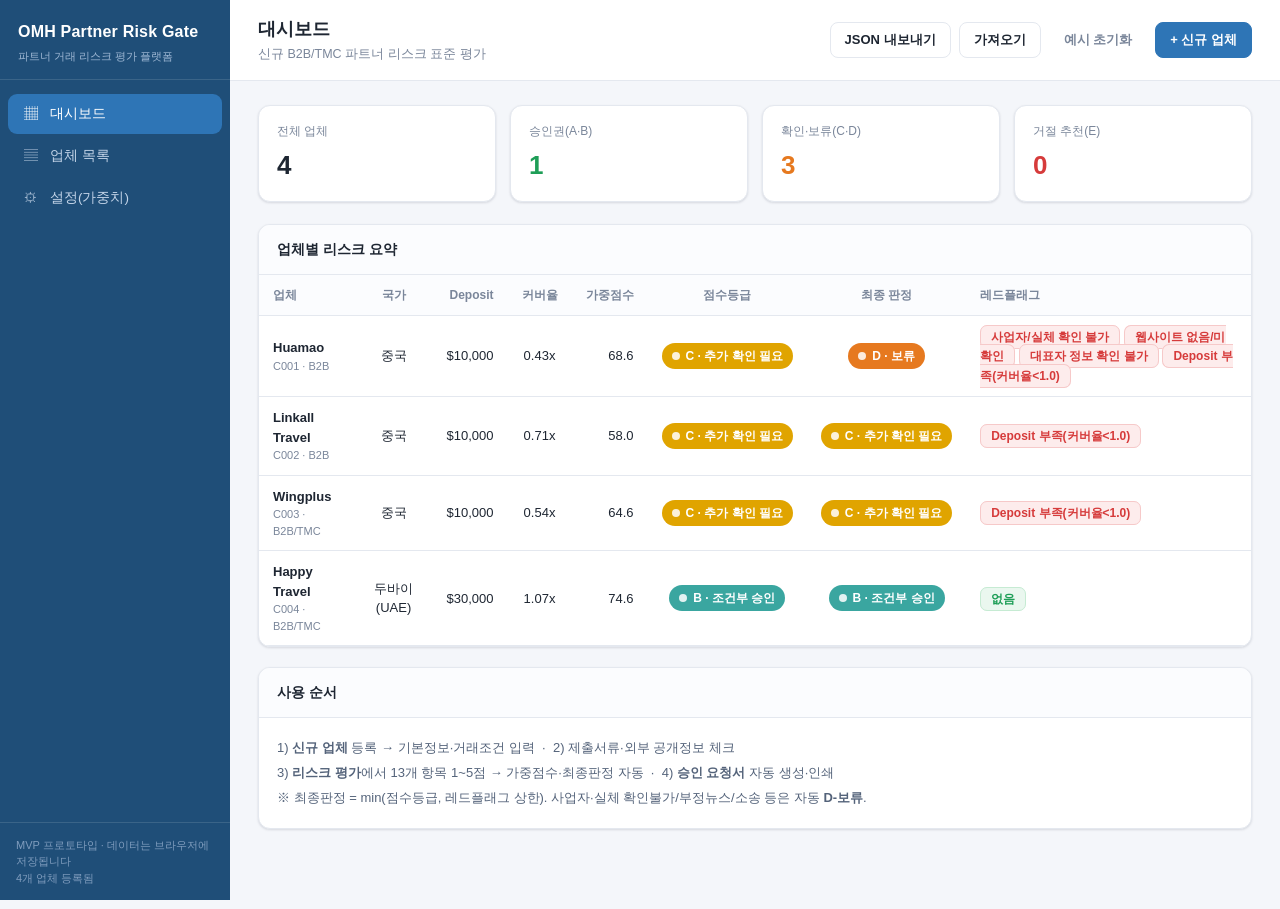
==== index.html @ d80e0eb1 "OMH Partner Risk Gate MVP — 파트너 거래 리스크 평가 플랫폼 프로토타입 Co-Authored-By: Claude Opus 4.8 <noreply@anthrop" ====
<!DOCTYPE html>
<html lang="ko">
<head>
<meta charset="UTF-8">
<meta name="viewport" content="width=device-width, initial-scale=1">
<title>OMH Partner Risk Gate</title>
<link rel="stylesheet" href="styles.css">
</head>
<body>
<div class="app">
  <aside class="sidebar no-print">
    <div class="brand">
      <h1>OMH Partner Risk Gate</h1>
      <p>파트너 거래 리스크 평가 플랫폼</p>
    </div>
    <nav class="nav" id="nav">
      <a data-view="dashboard"><span class="ico">▦</span> 대시보드</a>
      <a data-view="companies"><span class="ico">▤</span> 업체 목록</a>
      <a data-view="settings"><span class="ico">⚙</span> 설정(가중치)</a>
    </nav>
    <div class="foot">
      MVP 프로토타입 · 데이터는 브라우저에 저장됩니다<br>
      <span id="foot-count"></span>
    </div>
  </aside>
  <main class="main">
    <div class="topbar no-print">
      <div>
        <h2 id="page-title">대시보드</h2>
        <div class="sub" id="page-sub">신규 B2B/TMC 파트너 리스크 표준 평가</div>
      </div>
      <div class="row-actions" id="top-actions"></div>
    </div>
    <div class="content" id="content"></div>
  </main>
</div>
<script src="app.js"></script>
</body>
</html>
---- styles.css ----
:root{
  --primary:#1F4E78; --primary-2:#2E75B6; --bg:#f4f6fa; --card:#ffffff;
  --line:#e4e8ef; --text:#1e2632; --muted:#7a869a; --input:#fff9e6;
  --gA:#1e9e57; --gB:#3aa6a0; --gC:#e0a400; --gD:#e6791f; --gE:#d63b3b;
  --shadow:0 1px 3px rgba(20,30,50,.08),0 1px 2px rgba(20,30,50,.06);
  --radius:12px;
}
*{box-sizing:border-box}
html,body{margin:0;padding:0}
body{
  font-family:"Malgun Gothic","맑은 고딕",-apple-system,"Segoe UI",Roboto,sans-serif;
  background:var(--bg); color:var(--text); font-size:14px; line-height:1.5;
}
button{font-family:inherit;cursor:pointer}
a{color:var(--primary-2);text-decoration:none}

/* layout */
.app{display:flex;min-height:100vh}
.sidebar{
  width:230px;background:var(--primary);color:#dbe6f2;flex-shrink:0;
  display:flex;flex-direction:column;position:sticky;top:0;height:100vh
}
.brand{padding:20px 18px 14px;border-bottom:1px solid rgba(255,255,255,.12)}
.brand h1{font-size:16px;margin:0;color:#fff;letter-spacing:.2px}
.brand p{font-size:11px;margin:4px 0 0;color:#9fb8d4}
.nav{padding:12px 8px;flex:1}
.nav a{
  display:flex;align-items:center;gap:10px;padding:10px 14px;border-radius:9px;
  color:#c3d4e8;font-weight:500;margin:2px 0;font-size:13.5px;cursor:pointer
}
.nav a:hover{background:rgba(255,255,255,.08);color:#fff}
.nav a.active{background:var(--primary-2);color:#fff}
.nav .ico{width:18px;text-align:center;opacity:.9}
.sidebar .foot{padding:14px 16px;font-size:11px;color:#7f9cbd;border-top:1px solid rgba(255,255,255,.12)}

.main{flex:1;min-width:0;display:flex;flex-direction:column}
.topbar{
  background:var(--card);border-bottom:1px solid var(--line);padding:16px 28px;
  display:flex;align-items:center;justify-content:space-between;position:sticky;top:0;z-index:5
}
.topbar h2{margin:0;font-size:18px}
.topbar .sub{color:var(--muted);font-size:12.5px;margin-top:2px}
.content{padding:24px 28px 60px;max-width:1180px;width:100%}

/* buttons */
.btn{border:1px solid var(--line);background:#fff;color:var(--text);padding:8px 14px;border-radius:8px;font-size:13px;font-weight:600}
.btn:hover{background:#f7f9fc}
.btn.primary{background:var(--primary-2);border-color:var(--primary-2);color:#fff}
.btn.primary:hover{background:#2668a5}
.btn.ghost{background:transparent;border-color:transparent;color:var(--muted)}
.btn.sm{padding:5px 10px;font-size:12px}
.btn.danger{color:var(--gE);border-color:#f2c9c9}
.row-actions{display:flex;gap:8px;flex-wrap:wrap}

/* cards & grid */
.cards{display:grid;grid-template-columns:repeat(auto-fit,minmax(160px,1fr));gap:14px;margin-bottom:22px}
.card{background:var(--card);border:1px solid var(--line);border-radius:var(--radius);padding:16px 18px;box-shadow:var(--shadow)}
.card .k{font-size:12px;color:var(--muted)}
.card .v{font-size:26px;font-weight:700;margin-top:6px}
.panel{background:var(--card);border:1px solid var(--line);border-radius:var(--radius);box-shadow:var(--shadow);margin-bottom:20px;overflow:hidden}
.panel h3{margin:0;padding:14px 18px;font-size:14px;border-bottom:1px solid var(--line);background:#fbfcfe}
.panel .body{padding:18px}

/* table */
table{width:100%;border-collapse:collapse;font-size:13px}
th,td{text-align:left;padding:11px 14px;border-bottom:1px solid var(--line)}
th{background:#fbfcfe;color:var(--muted);font-weight:600;font-size:12px;white-space:nowrap}
tbody tr:hover{background:#f7fafd;cursor:pointer}
td.num,th.num{text-align:right;font-variant-numeric:tabular-nums}
td.ctr,th.ctr{text-align:center}

/* grade badge */
.badge{display:inline-flex;align-items:center;gap:6px;padding:4px 10px;border-radius:999px;font-weight:700;font-size:12px;color:#fff;white-space:nowrap}
.g-A{background:var(--gA)} .g-B{background:var(--gB)} .g-C{background:var(--gC)}
.g-D{background:var(--gD)} .g-E{background:var(--gE)}
.badge.soft{color:var(--text);background:#eef2f7}
.dot{width:8px;height:8px;border-radius:50%;background:#fff;opacity:.85}

/* forms */
.form-grid{display:grid;grid-template-columns:repeat(2,minmax(0,1fr));gap:14px 20px}
.form-grid.three{grid-template-columns:repeat(3,minmax(0,1fr))}
.field{display:flex;flex-direction:column;gap:5px}
.field label{font-size:12px;color:var(--muted);font-weight:600}
.field input,.field select,.field textarea{
  border:1px solid var(--line);border-radius:8px;padding:8px 10px;font-size:13px;font-family:inherit;
  background:var(--input);color:var(--text)
}
.field textarea{min-height:64px;resize:vertical}
.field input:focus,.field select:focus,.field textarea:focus{outline:none;border-color:var(--primary-2);box-shadow:0 0 0 3px rgba(46,117,182,.12)}
.hint{font-size:11px;color:var(--muted)}
.full{grid-column:1/-1}

/* tabs */
.tabs{display:flex;gap:4px;border-bottom:1px solid var(--line);padding:0 4px;flex-wrap:wrap}
.tabs button{border:none;background:none;padding:12px 16px;font-size:13.5px;font-weight:600;color:var(--muted);border-bottom:2px solid transparent;margin-bottom:-1px}
.tabs button.active{color:var(--primary);border-bottom-color:var(--primary-2)}

/* score rows */
.score-row{display:grid;grid-template-columns:1fr 220px 46px;align-items:center;gap:14px;padding:10px 0;border-bottom:1px solid var(--line)}
.score-row .name{font-weight:600}
.score-row .wt{font-size:11px;color:var(--muted);font-weight:400;margin-left:6px}
.score-row input[type=range]{width:100%}
.score-row .val{font-weight:700;text-align:center;background:#eef2f7;border-radius:7px;padding:6px 0}

/* results panel */
.result{display:grid;grid-template-columns:repeat(auto-fit,minmax(150px,1fr));gap:14px}
.result .box{background:#fbfcfe;border:1px solid var(--line);border-radius:10px;padding:14px}
.result .box .k{font-size:11.5px;color:var(--muted)}
.result .box .v{font-size:22px;font-weight:700;margin-top:4px}
.flags{margin-top:12px;display:flex;flex-wrap:wrap;gap:8px}
.flag{background:#fdecec;color:var(--gE);border:1px solid #f6c9c9;padding:4px 10px;border-radius:7px;font-size:12px;font-weight:600}
.flag.ok{background:#eaf7ef;color:var(--gA);border-color:#c6ebd3}

/* report */
.report{background:#fff;border:1px solid var(--line);border-radius:10px;padding:30px 34px;max-width:820px;margin:0 auto;box-shadow:var(--shadow)}
.report h2{margin:0 0 4px;font-size:20px}
.report .rmeta{color:var(--muted);font-size:12px;margin-bottom:18px}
.report table{margin:10px 0}
.report th{width:150px;background:#f4f7fb;color:var(--text);vertical-align:top}
.report .sec{font-weight:700;margin:18px 0 6px;color:var(--primary)}
.report .decision{margin-top:20px;padding:14px;border:1px dashed var(--line);border-radius:8px}
.report .sign{margin-top:16px;font-size:13px;color:#444}

.empty{text-align:center;color:var(--muted);padding:60px 20px}
.pill{display:inline-block;background:#eef2f7;border-radius:6px;padding:2px 8px;font-size:11.5px;color:#54637a;margin-left:6px}
.toolbar{display:flex;gap:8px;align-items:center;flex-wrap:wrap;margin-bottom:16px}
.spacer{flex:1}
.status-chip{font-size:11.5px;padding:3px 9px;border-radius:6px;background:#eef2f7;color:#54637a;font-weight:600}

@media (max-width:820px){
  .app{flex-direction:column}
  .sidebar{width:100%;height:auto;position:static;flex-direction:column}
  .brand{padding:14px 16px 10px}
  .sidebar .foot{display:none}
  .nav{display:flex;flex-wrap:wrap;gap:4px;padding:8px}
  .nav a{margin:0;padding:8px 12px}
  .topbar{flex-direction:column;align-items:flex-start;gap:10px}
  .form-grid,.form-grid.three{grid-template-columns:1fr}
  .score-row{grid-template-columns:1fr 120px 40px}
}

/* print */
@media print{
  .sidebar,.topbar,.tabs,.toolbar,.no-print{display:none !important}
  .content{padding:0}
  .report{border:none;box-shadow:none;max-width:100%}
  body{background:#fff}
}
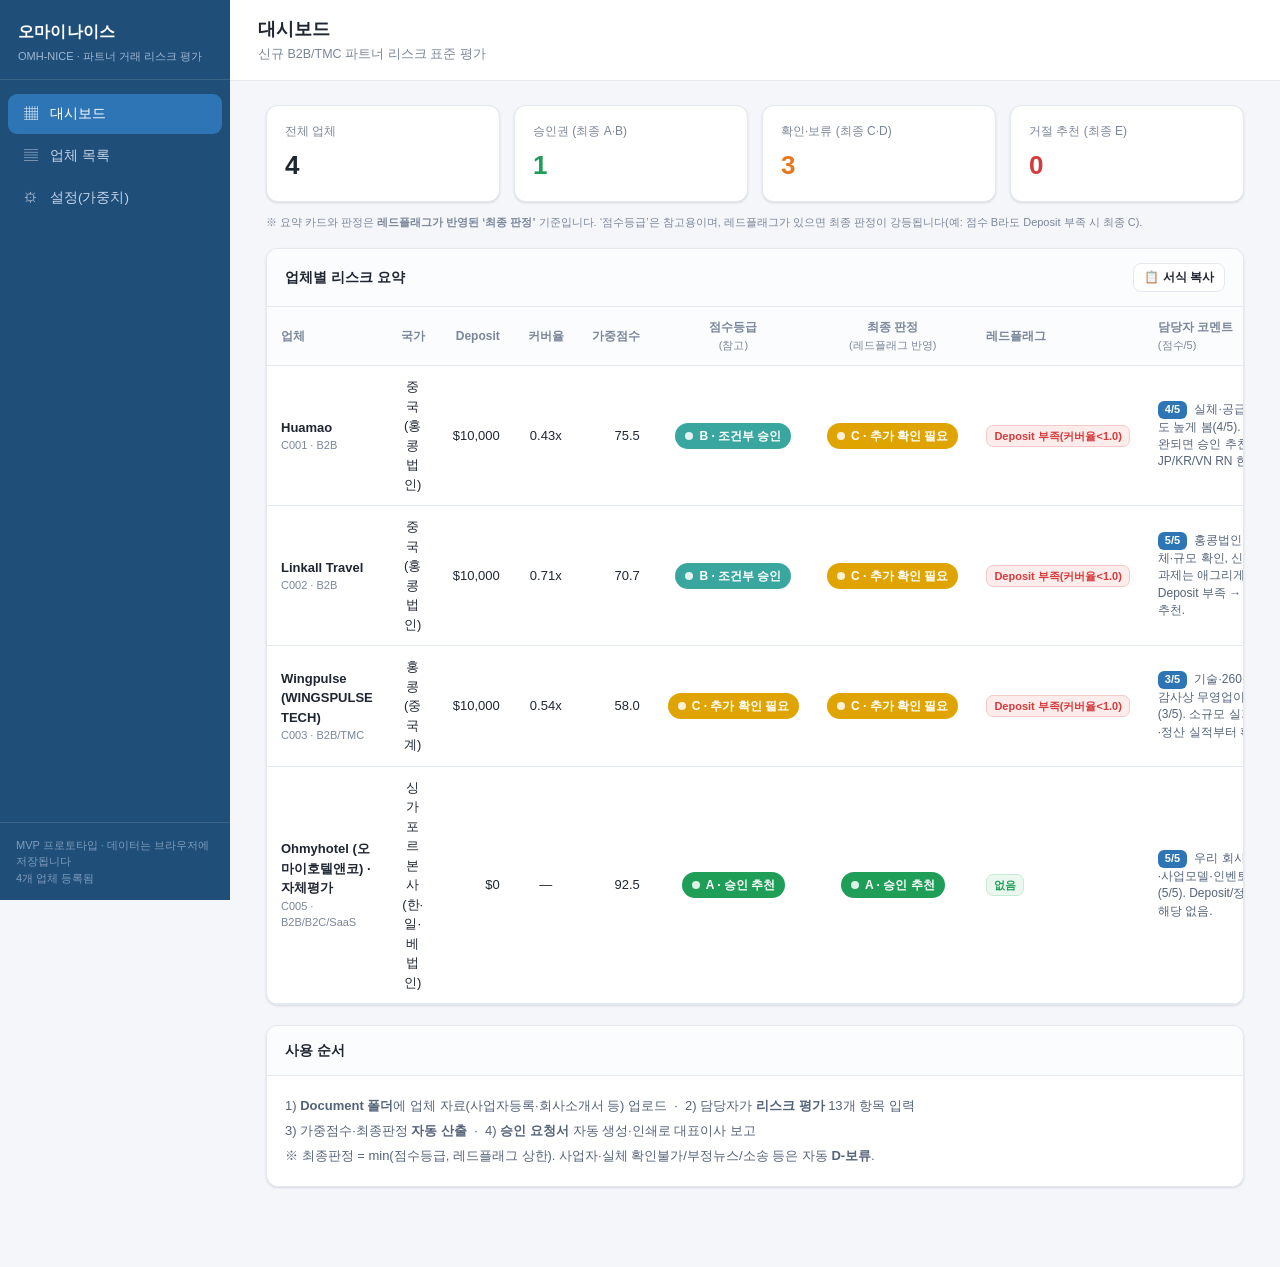
==== commit 6ab0b0a2: "브랜드 변경: 'OMH Partner Risk Gate' → '오마이나이스(OMH-NICE)' (타이틀·사이드바·README) Co-Authored-By: Claude Opus 4" ====
--- a/index.html
+++ b/index.html
@@ -3,15 +3,15 @@
 <head>
 <meta charset="UTF-8">
 <meta name="viewport" content="width=device-width, initial-scale=1">
-<title>OMH Partner Risk Gate</title>
+<title>오마이나이스 · OMH-NICE</title>
 <link rel="stylesheet" href="styles.css">
 </head>
 <body>
 <div class="app">
   <aside class="sidebar no-print">
     <div class="brand">
-      <h1>OMH Partner Risk Gate</h1>
-      <p>파트너 거래 리스크 평가 플랫폼</p>
+      <h1>오마이나이스</h1>
+      <p>OMH-NICE · 파트너 거래 리스크 평가</p>
     </div>
     <nav class="nav" id="nav">
       <a data-view="dashboard"><span class="ico">▦</span> 대시보드</a>
--- a/styles.css
+++ b/styles.css
@@ -40,7 +40,7 @@
 }
 .topbar h2{margin:0;font-size:18px}
 .topbar .sub{color:var(--muted);font-size:12.5px;margin-top:2px}
-.content{padding:24px 28px 60px;max-width:1180px;width:100%}
+.content{padding:24px 36px 60px;max-width:1720px;width:100%}
 
 /* buttons */
 .btn{border:1px solid var(--line);background:#fff;color:var(--text);padding:8px 14px;border-radius:8px;font-size:13px;font-weight:600}
@@ -110,6 +110,17 @@
 .flags{margin-top:12px;display:flex;flex-wrap:wrap;gap:8px}
 .flag{background:#fdecec;color:var(--gE);border:1px solid #f6c9c9;padding:4px 10px;border-radius:7px;font-size:12px;font-weight:600}
 .flag.ok{background:#eaf7ef;color:var(--gA);border-color:#c6ebd3}
+.flaglist{display:flex;flex-wrap:wrap;gap:4px;max-width:280px}
+.flaglist .flag{font-size:11px;padding:2px 7px;white-space:nowrap}
+.table-wrap{width:100%;overflow-x:auto}
+.comment-cell{max-width:300px;min-width:200px;font-size:12px;color:#54637a;line-height:1.45;white-space:normal}
+.cscore{display:inline-block;background:var(--primary-2);color:#fff;border-radius:6px;padding:1px 7px;font-size:11px;font-weight:700;margin-right:4px}
+.filelist{display:flex;flex-wrap:wrap;gap:10px}
+.filecard{display:flex;align-items:center;gap:10px;border:1px solid var(--line);border-radius:10px;padding:10px 14px;background:#fbfcfe;min-width:240px;color:var(--text)}
+.filecard:hover{background:#f0f5fb;border-color:var(--primary-2)}
+.filecard .fico{font-size:10px;font-weight:800;color:#fff;background:var(--primary-2);border-radius:6px;padding:6px 7px;letter-spacing:.5px}
+.filecard .finfo{display:flex;flex-direction:column;line-height:1.35}
+.filecard .finfo b{font-size:13px}
 
 /* report */
 .report{background:#fff;border:1px solid var(--line);border-radius:10px;padding:30px 34px;max-width:820px;margin:0 auto;box-shadow:var(--shadow)}
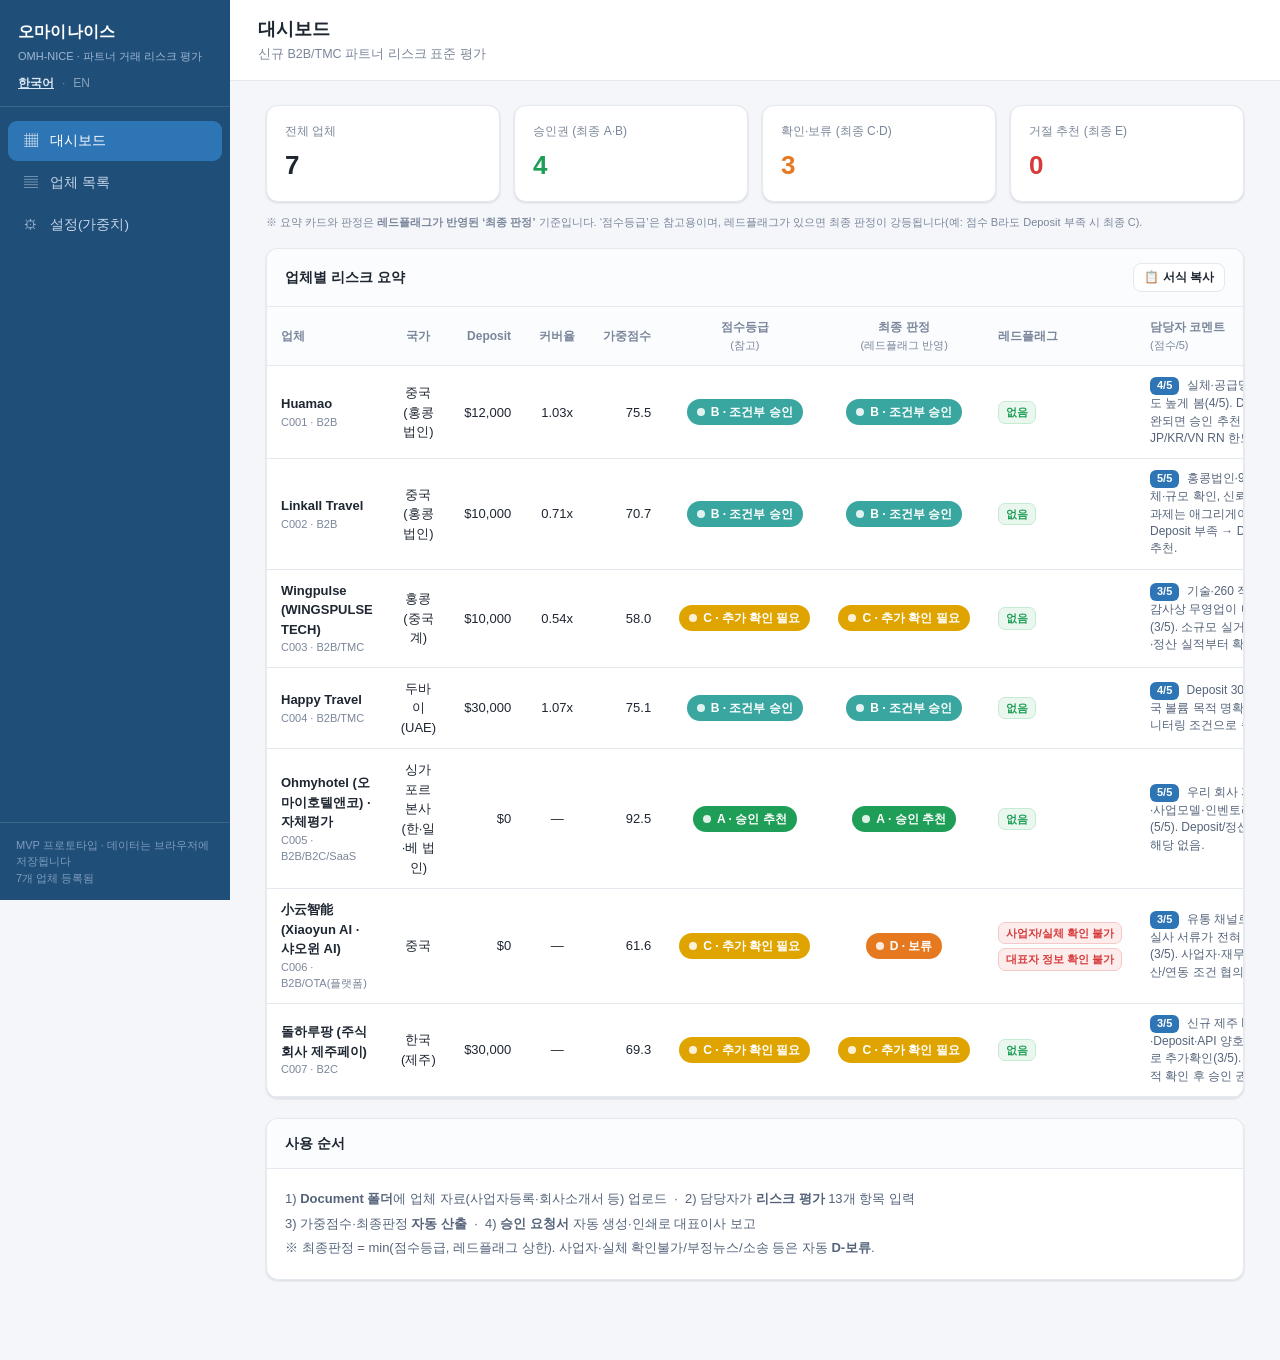
==== commit 6884302b: "i18n(한/영 토글) + 평가 업데이트 배포: C006 Xiaoyun AI(Aiden 보고 2026-07-01)·C007 돌하루팡(제주페이) 신규, Huamao 정산 1주·Dep" ====
--- a/index.html
+++ b/index.html
@@ -10,16 +10,21 @@
 <div class="app">
   <aside class="sidebar no-print">
     <div class="brand">
-      <h1>오마이나이스</h1>
-      <p>OMH-NICE · 파트너 거래 리스크 평가</p>
+      <h1 id="brand-title">오마이나이스</h1>
+      <p id="brand-sub">OMH-NICE · 파트너 거래 리스크 평가</p>
+      <div id="lang-toggle" style="margin-top:9px;font-size:12px;display:flex;gap:8px;align-items:center">
+        <button type="button" data-lang="ko" style="background:none;border:0;padding:0;cursor:pointer;color:inherit;font:inherit">한국어</button>
+        <span style="opacity:.4">·</span>
+        <button type="button" data-lang="en" style="background:none;border:0;padding:0;cursor:pointer;color:inherit;font:inherit">EN</button>
+      </div>
     </div>
     <nav class="nav" id="nav">
-      <a data-view="dashboard"><span class="ico">▦</span> 대시보드</a>
-      <a data-view="companies"><span class="ico">▤</span> 업체 목록</a>
-      <a data-view="settings"><span class="ico">⚙</span> 설정(가중치)</a>
+      <a data-view="dashboard"><span class="ico">▦</span> <span data-navlabel>대시보드</span></a>
+      <a data-view="companies"><span class="ico">▤</span> <span data-navlabel>업체 목록</span></a>
+      <a data-view="settings"><span class="ico">⚙</span> <span data-navlabel>설정(가중치)</span></a>
     </nav>
     <div class="foot">
-      MVP 프로토타입 · 데이터는 브라우저에 저장됩니다<br>
+      <span id="foot-note">MVP 프로토타입 · 데이터는 브라우저에 저장됩니다</span><br>
       <span id="foot-count"></span>
     </div>
   </aside>
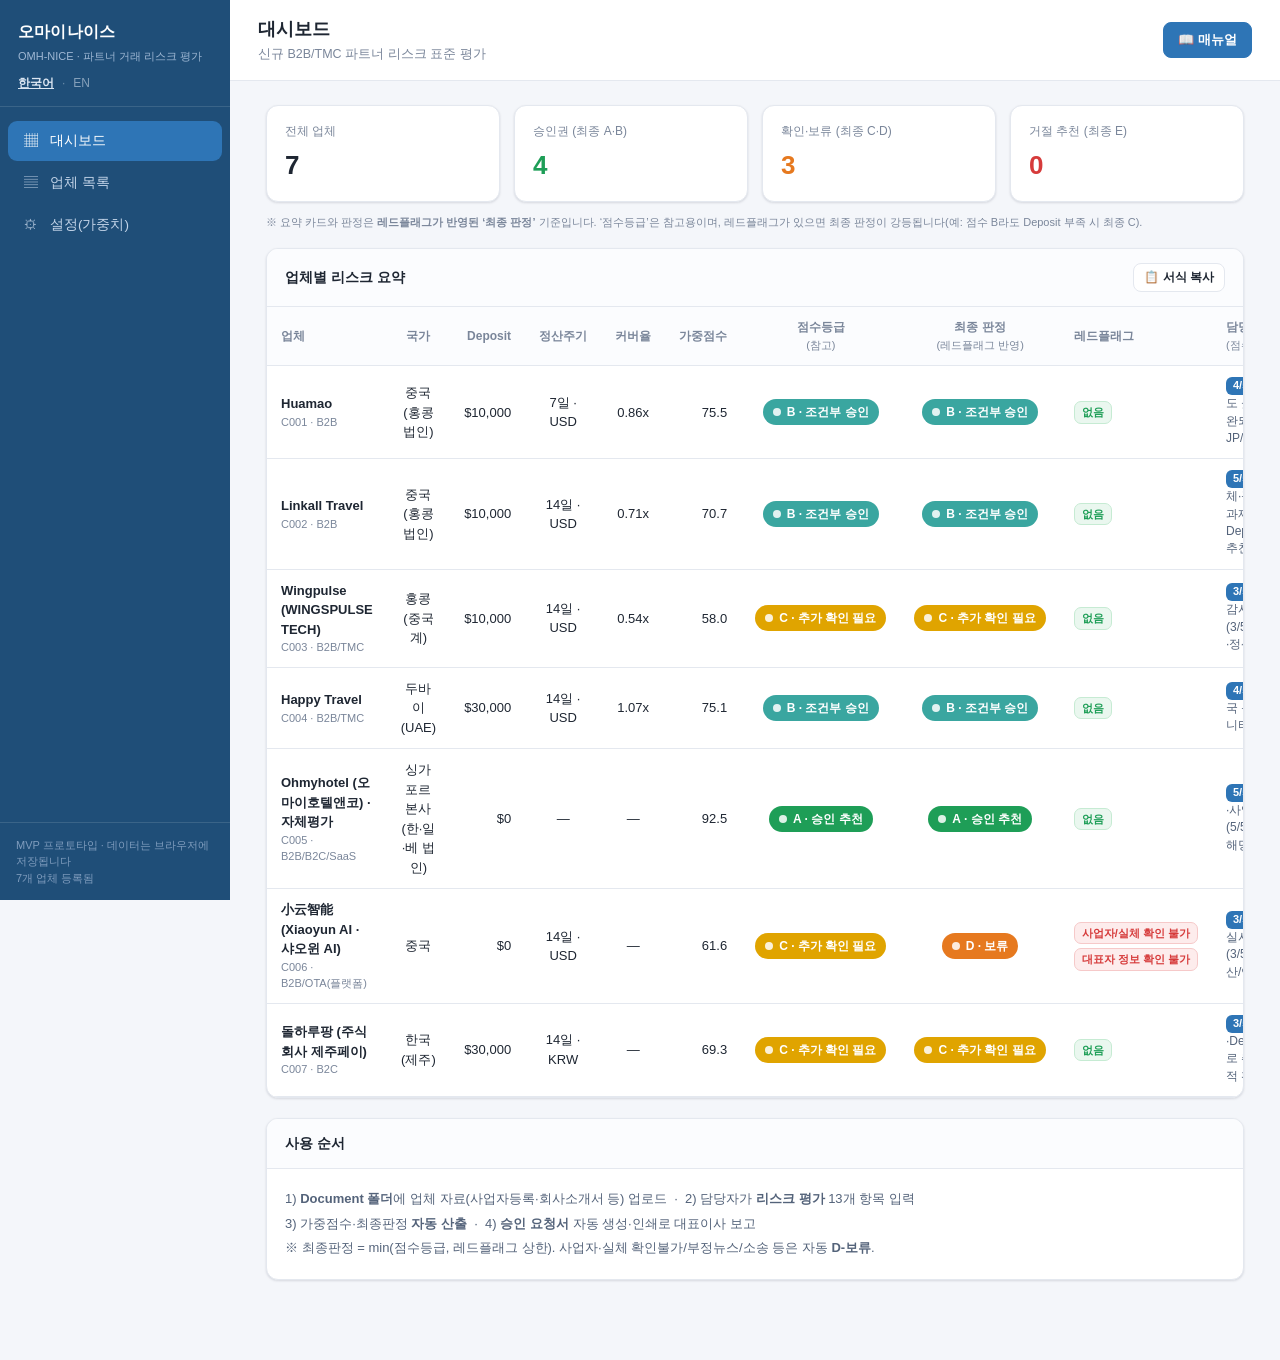
==== commit e089d463: "우측 상단 '매뉴얼' 버튼+모달 추가 — 나이스 동작 조건(항목·가중치·등급·레드플래그·Deposit 로직·사용흐름) 한/영 설명 Co-Authored-By: Claude Opus" ====
--- a/index.html
+++ b/index.html
@@ -34,11 +34,23 @@
         <h2 id="page-title">대시보드</h2>
         <div class="sub" id="page-sub">신규 B2B/TMC 파트너 리스크 표준 평가</div>
       </div>
-      <div class="row-actions" id="top-actions"></div>
+      <div style="display:flex;align-items:center;gap:10px">
+        <div class="row-actions" id="top-actions"></div>
+        <button class="btn primary" id="manual-btn" title="매뉴얼">📖 <span id="manual-btn-label">매뉴얼</span></button>
+      </div>
     </div>
     <div class="content" id="content"></div>
   </main>
 </div>
+<div id="manual-modal" class="modal-overlay no-print" style="display:none">
+  <div class="modal-card">
+    <div class="modal-head">
+      <span id="manual-title">📖 오마이나이스 사용 매뉴얼</span>
+      <button class="btn sm" id="manual-close" aria-label="close">✕</button>
+    </div>
+    <div class="modal-body" id="manual-body"></div>
+  </div>
+</div>
 <script src="app.js"></script>
 </body>
 </html>
--- a/styles.css
+++ b/styles.css
@@ -113,6 +113,20 @@
 .flaglist{display:flex;flex-wrap:wrap;gap:4px;max-width:280px}
 .flaglist .flag{font-size:11px;padding:2px 7px;white-space:nowrap}
 .table-wrap{width:100%;overflow-x:auto}
+/* manual modal */
+.modal-overlay{position:fixed;inset:0;background:rgba(20,30,50,.5);display:flex;align-items:center;justify-content:center;z-index:100;padding:24px}
+.modal-card{background:var(--card);border-radius:14px;box-shadow:0 12px 40px rgba(20,30,50,.28);width:100%;max-width:860px;max-height:88vh;display:flex;flex-direction:column;overflow:hidden}
+.modal-head{display:flex;align-items:center;justify-content:space-between;gap:12px;padding:16px 22px;border-bottom:1px solid var(--line);font-size:17px;font-weight:700;color:var(--primary);background:#fbfcfe}
+.modal-body{padding:22px 26px;overflow-y:auto;font-size:13.5px;line-height:1.7;color:var(--text)}
+.modal-body h4{font-size:15px;color:var(--primary);margin:20px 0 8px;padding-bottom:5px;border-bottom:2px solid var(--line)}
+.modal-body h4:first-child{margin-top:0}
+.modal-body table{width:100%;border-collapse:collapse;margin:8px 0;font-size:12.5px}
+.modal-body th,.modal-body td{border:1px solid var(--line);padding:6px 10px;text-align:left}
+.modal-body th{background:#f4f7fb;color:#54637a}
+.modal-body code{background:#eef2f7;padding:1px 6px;border-radius:5px;font-size:12px}
+.modal-body ul{margin:6px 0 6px 2px;padding-left:18px}
+.modal-body li{margin:3px 0}
+.modal-body .mbadge{display:inline-block;color:#fff;border-radius:9px;padding:1px 8px;font-size:11px;font-weight:700}
 .comment-cell{max-width:300px;min-width:200px;font-size:12px;color:#54637a;line-height:1.45;white-space:normal}
 .cscore{display:inline-block;background:var(--primary-2);color:#fff;border-radius:6px;padding:1px 7px;font-size:11px;font-weight:700;margin-right:4px}
 .filelist{display:flex;flex-wrap:wrap;gap:10px}
